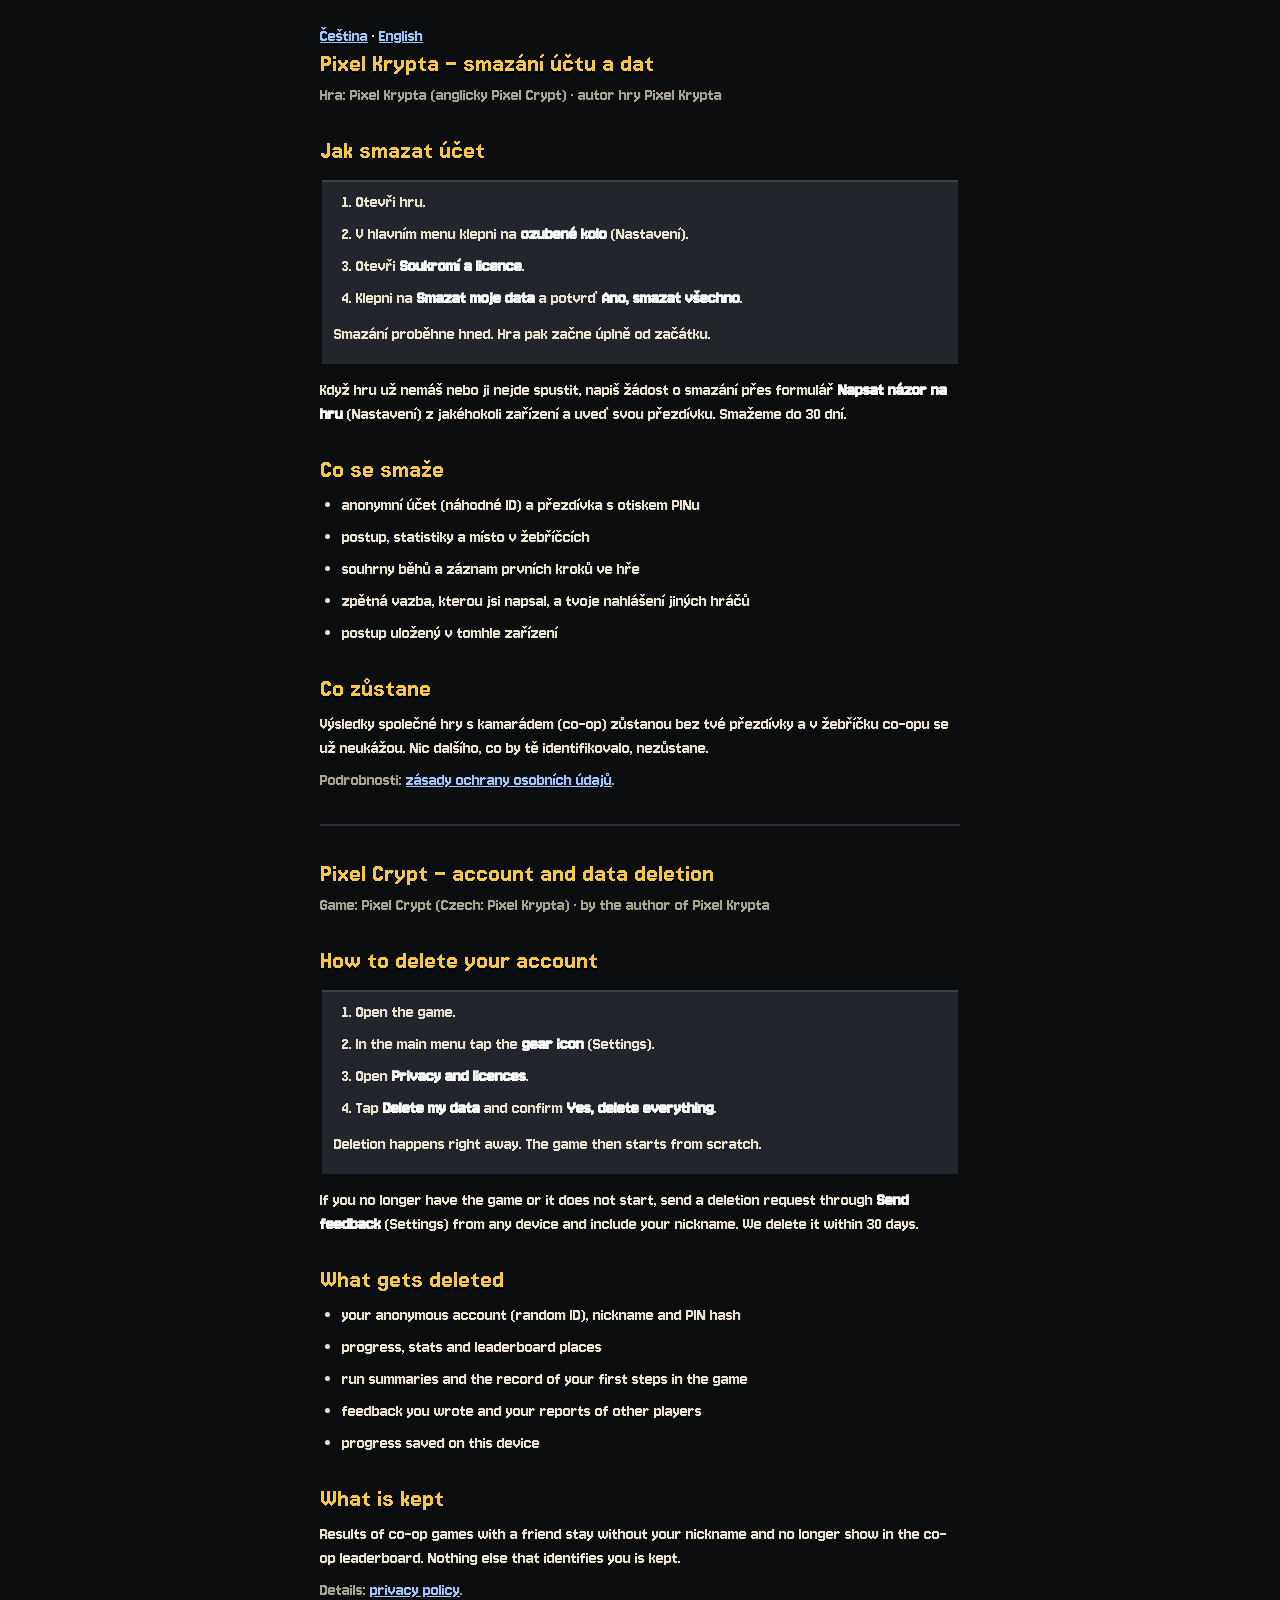
==== smazat-ucet.html @ c637f12a "12o: otázka na rytmus po běhu, chyby JS do events, stránka smazat-ucet.html; migrace delete_my_data " ====
<!DOCTYPE html>
<html lang="cs">
<head>
<meta charset="utf-8">
<meta name="viewport" content="width=device-width,initial-scale=1">
<title>Pixel Krypta – smazání účtu a dat / Account and data deletion</title>
<meta name="robots" content="index">
<style>
@font-face{font-family:'Jersey 10';font-display:swap;src:url(fonts/jersey-10-latin-ext-400-normal.woff2) format('woff2');unicode-range:U+0100-02BA,U+02BD-02C5,U+02C7-02CC,U+02CE-02D7,U+02DD-02FF,U+0304,U+0308,U+0329,U+1E00-1E9F,U+1EF2-1EFF,U+2020,U+20A0-20AB,U+20AD-20C0,U+2113,U+2C60-2C7F,U+A720-A7FF}
@font-face{font-family:'Jersey 10';font-display:swap;src:url(fonts/jersey-10-latin-400-normal.woff2) format('woff2');unicode-range:U+0000-00FF,U+0131,U+0152-0153,U+02BB-02BC,U+02C6,U+02DA,U+02DC,U+0304,U+0308,U+0329,U+2000-206F,U+20AC,U+2122,U+2191,U+2193,U+2212,U+2215,U+FEFF,U+FFFD}
@font-face{font-family:'Jersey 15';font-display:swap;src:url(fonts/jersey-15-latin-400-normal.woff2) format('woff2');unicode-range:U+0000-00FF,U+2000-206F}
@font-face{font-family:'Jersey 15';font-display:swap;src:url(fonts/jersey-15-latin-ext-400-normal.woff2) format('woff2');unicode-range:U+0100-02BA,U+02BD-02C5,U+02C7-02CC,U+02CE-02D7,U+02DD-02FF,U+1E00-1E9F}
html{background:#0c0d0f;color:#e9e2d0;font:18.6667px/24px 'Jersey 10',system-ui,sans-serif;-webkit-text-size-adjust:100%}
body{margin:0 auto;max-width:640px;padding:24px 16px 48px}
h1,h2{font-family:'Jersey 15','Jersey 10',sans-serif;font-weight:400;color:#f6c744;text-shadow:0 2px 0 #000}
h1{font-size:27px;line-height:31px;margin:0 0 4px}
h2{font-size:27px;line-height:31px;margin:28px 0 8px}
p,li{margin:0 0 8px}
ol,ul{padding-left:22px;margin:0 0 12px}
b{color:#fff}
.box{background:#22252b;box-shadow:inset 0 0 0 2px #0b0c0e,inset 0 4px 0 0 #3a3e46;padding:12px 14px;margin:12px 0}
.muted{color:#a9a392}
nav a,a{color:#9fc6ff}
hr{border:0;border-top:2px solid #2a2d33;margin:32px 0}
</style>
</head>
<body>
<nav><a href="#cs">Čeština</a> · <a href="#en">English</a></nav>

<section id="cs">
<h1>Pixel Krypta – smazání účtu a dat</h1>
<p class="muted">Hra: Pixel Krypta (anglicky Pixel Crypt) · autor hry Pixel Krypta</p>

<h2>Jak smazat účet</h2>
<div class="box">
<ol>
<li>Otevři hru.</li>
<li>V hlavním menu klepni na <b>ozubené kolo</b> (Nastavení).</li>
<li>Otevři <b>Soukromí a licence</b>.</li>
<li>Klepni na <b>Smazat moje data</b> a potvrď <b>Ano, smazat všechno</b>.</li>
</ol>
<p>Smazání proběhne hned. Hra pak začne úplně od začátku.</p>
</div>
<p>Když hru už nemáš nebo ji nejde spustit, napiš žádost o smazání přes formulář <b>Napsat názor na hru</b> (Nastavení) z jakéhokoli zařízení a uveď svou přezdívku. Smažeme do 30 dní.</p>

<h2>Co se smaže</h2>
<ul>
<li>anonymní účet (náhodné ID) a přezdívka s otiskem PINu</li>
<li>postup, statistiky a místo v žebříčcích</li>
<li>souhrny běhů a záznam prvních kroků ve hře</li>
<li>zpětná vazba, kterou jsi napsal, a tvoje nahlášení jiných hráčů</li>
<li>postup uložený v tomhle zařízení</li>
</ul>

<h2>Co zůstane</h2>
<p>Výsledky společné hry s kamarádem (co-op) zůstanou bez tvé přezdívky a v žebříčku co-opu se už neukážou. Nic dalšího, co by tě identifikovalo, nezůstane.</p>
<p class="muted">Podrobnosti: <a href="PRIVACY.md">zásady ochrany osobních údajů</a>.</p>
</section>

<hr>

<section id="en" lang="en">
<h1>Pixel Crypt – account and data deletion</h1>
<p class="muted">Game: Pixel Crypt (Czech: Pixel Krypta) · by the author of Pixel Krypta</p>

<h2>How to delete your account</h2>
<div class="box">
<ol>
<li>Open the game.</li>
<li>In the main menu tap the <b>gear icon</b> (Settings).</li>
<li>Open <b>Privacy and licences</b>.</li>
<li>Tap <b>Delete my data</b> and confirm <b>Yes, delete everything</b>.</li>
</ol>
<p>Deletion happens right away. The game then starts from scratch.</p>
</div>
<p>If you no longer have the game or it does not start, send a deletion request through <b>Send feedback</b> (Settings) from any device and include your nickname. We delete it within 30 days.</p>

<h2>What gets deleted</h2>
<ul>
<li>your anonymous account (random ID), nickname and PIN hash</li>
<li>progress, stats and leaderboard places</li>
<li>run summaries and the record of your first steps in the game</li>
<li>feedback you wrote and your reports of other players</li>
<li>progress saved on this device</li>
</ul>

<h2>What is kept</h2>
<p>Results of co-op games with a friend stay without your nickname and no longer show in the co-op leaderboard. Nothing else that identifies you is kept.</p>
<p class="muted">Details: <a href="PRIVACY.md">privacy policy</a>.</p>
</section>
</body>
</html>
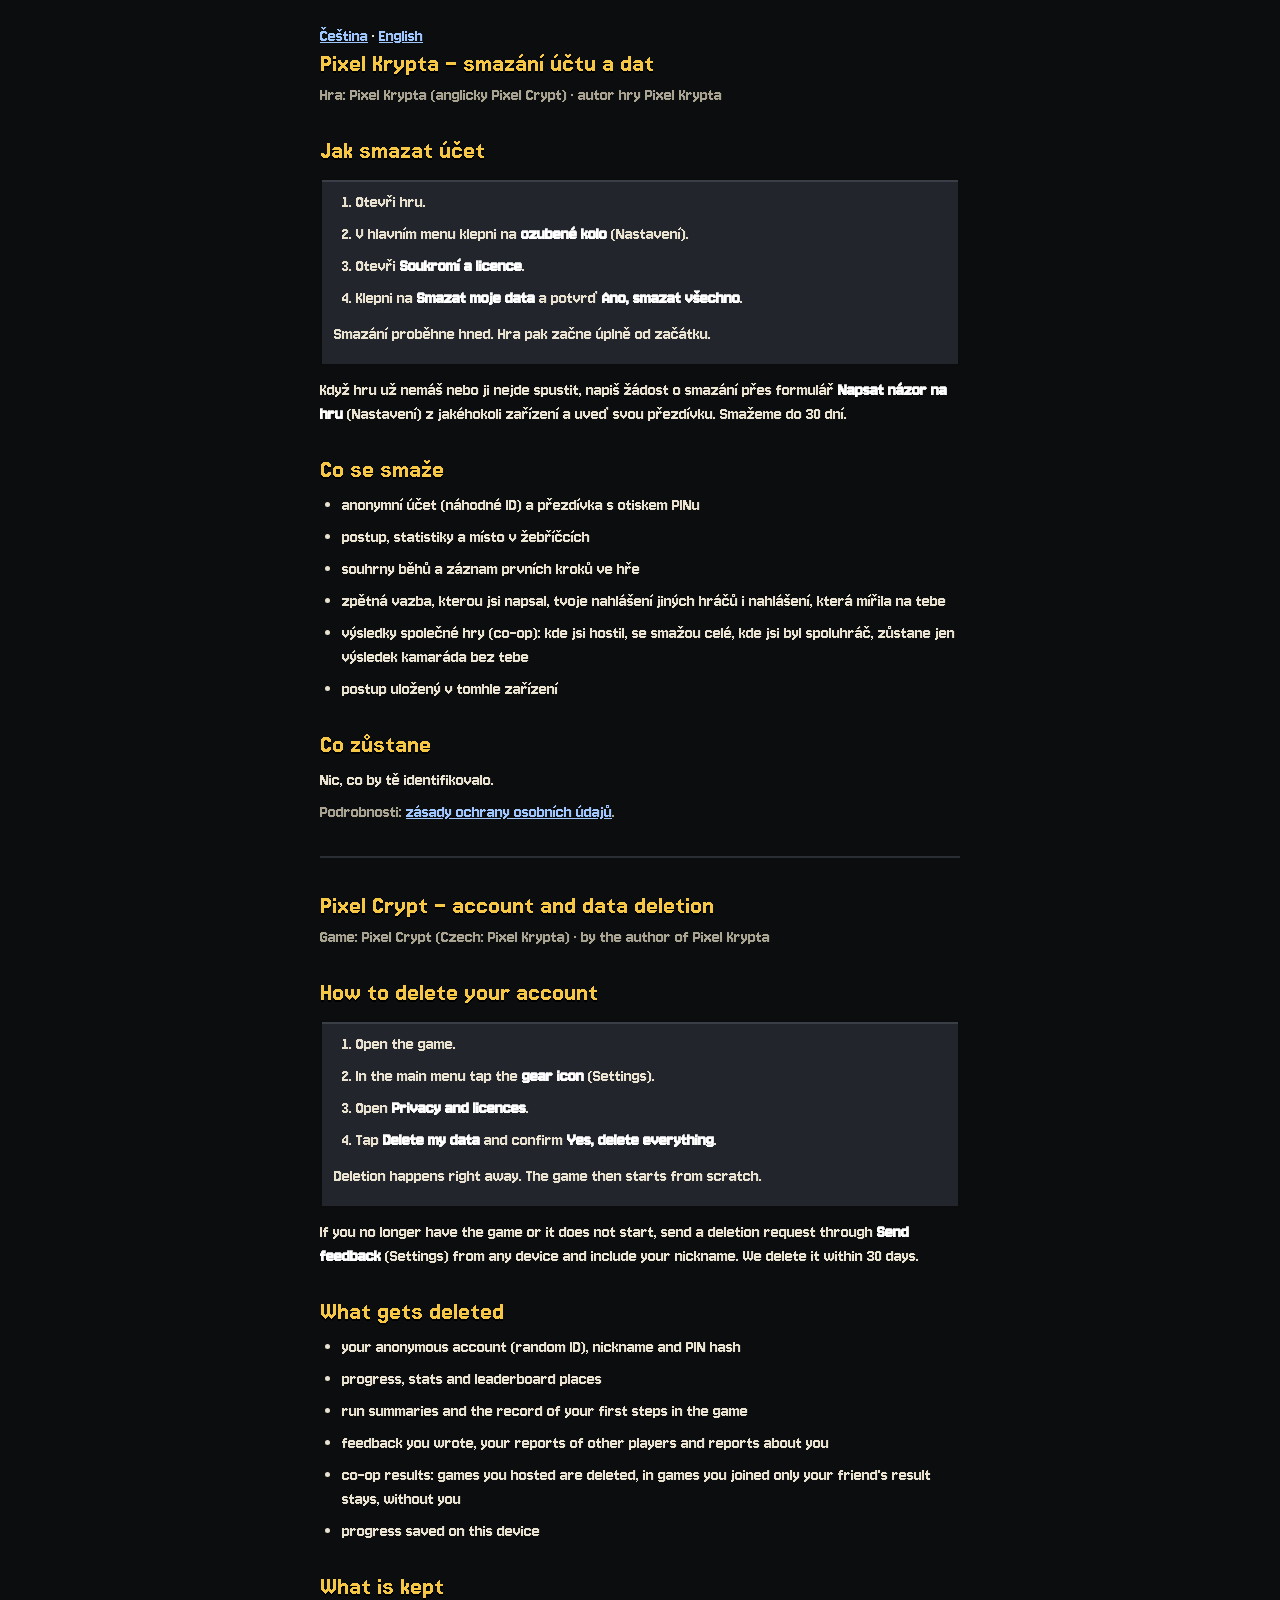
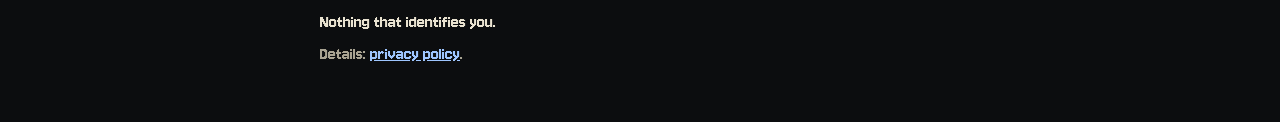
==== commit 780fb8d7: "Migrace delete_my_data spuštěná (maže i události, nahlášení a co-op); smazat-ucet.html podle nového " ====
--- a/smazat-ucet.html
+++ b/smazat-ucet.html
@@ -48,12 +48,13 @@
 <li>anonymní účet (náhodné ID) a přezdívka s otiskem PINu</li>
 <li>postup, statistiky a místo v žebříčcích</li>
 <li>souhrny běhů a záznam prvních kroků ve hře</li>
-<li>zpětná vazba, kterou jsi napsal, a tvoje nahlášení jiných hráčů</li>
+<li>zpětná vazba, kterou jsi napsal, tvoje nahlášení jiných hráčů i nahlášení, která mířila na tebe</li>
+<li>výsledky společné hry (co-op): kde jsi hostil, se smažou celé, kde jsi byl spoluhráč, zůstane jen výsledek kamaráda bez tebe</li>
 <li>postup uložený v tomhle zařízení</li>
 </ul>
 
 <h2>Co zůstane</h2>
-<p>Výsledky společné hry s kamarádem (co-op) zůstanou bez tvé přezdívky a v žebříčku co-opu se už neukážou. Nic dalšího, co by tě identifikovalo, nezůstane.</p>
+<p>Nic, co by tě identifikovalo.</p>
 <p class="muted">Podrobnosti: <a href="PRIVACY.md">zásady ochrany osobních údajů</a>.</p>
 </section>
 
@@ -80,12 +81,13 @@
 <li>your anonymous account (random ID), nickname and PIN hash</li>
 <li>progress, stats and leaderboard places</li>
 <li>run summaries and the record of your first steps in the game</li>
-<li>feedback you wrote and your reports of other players</li>
+<li>feedback you wrote, your reports of other players and reports about you</li>
+<li>co-op results: games you hosted are deleted, in games you joined only your friend's result stays, without you</li>
 <li>progress saved on this device</li>
 </ul>
 
 <h2>What is kept</h2>
-<p>Results of co-op games with a friend stay without your nickname and no longer show in the co-op leaderboard. Nothing else that identifies you is kept.</p>
+<p>Nothing that identifies you.</p>
 <p class="muted">Details: <a href="PRIVACY.md">privacy policy</a>.</p>
 </section>
 </body>
